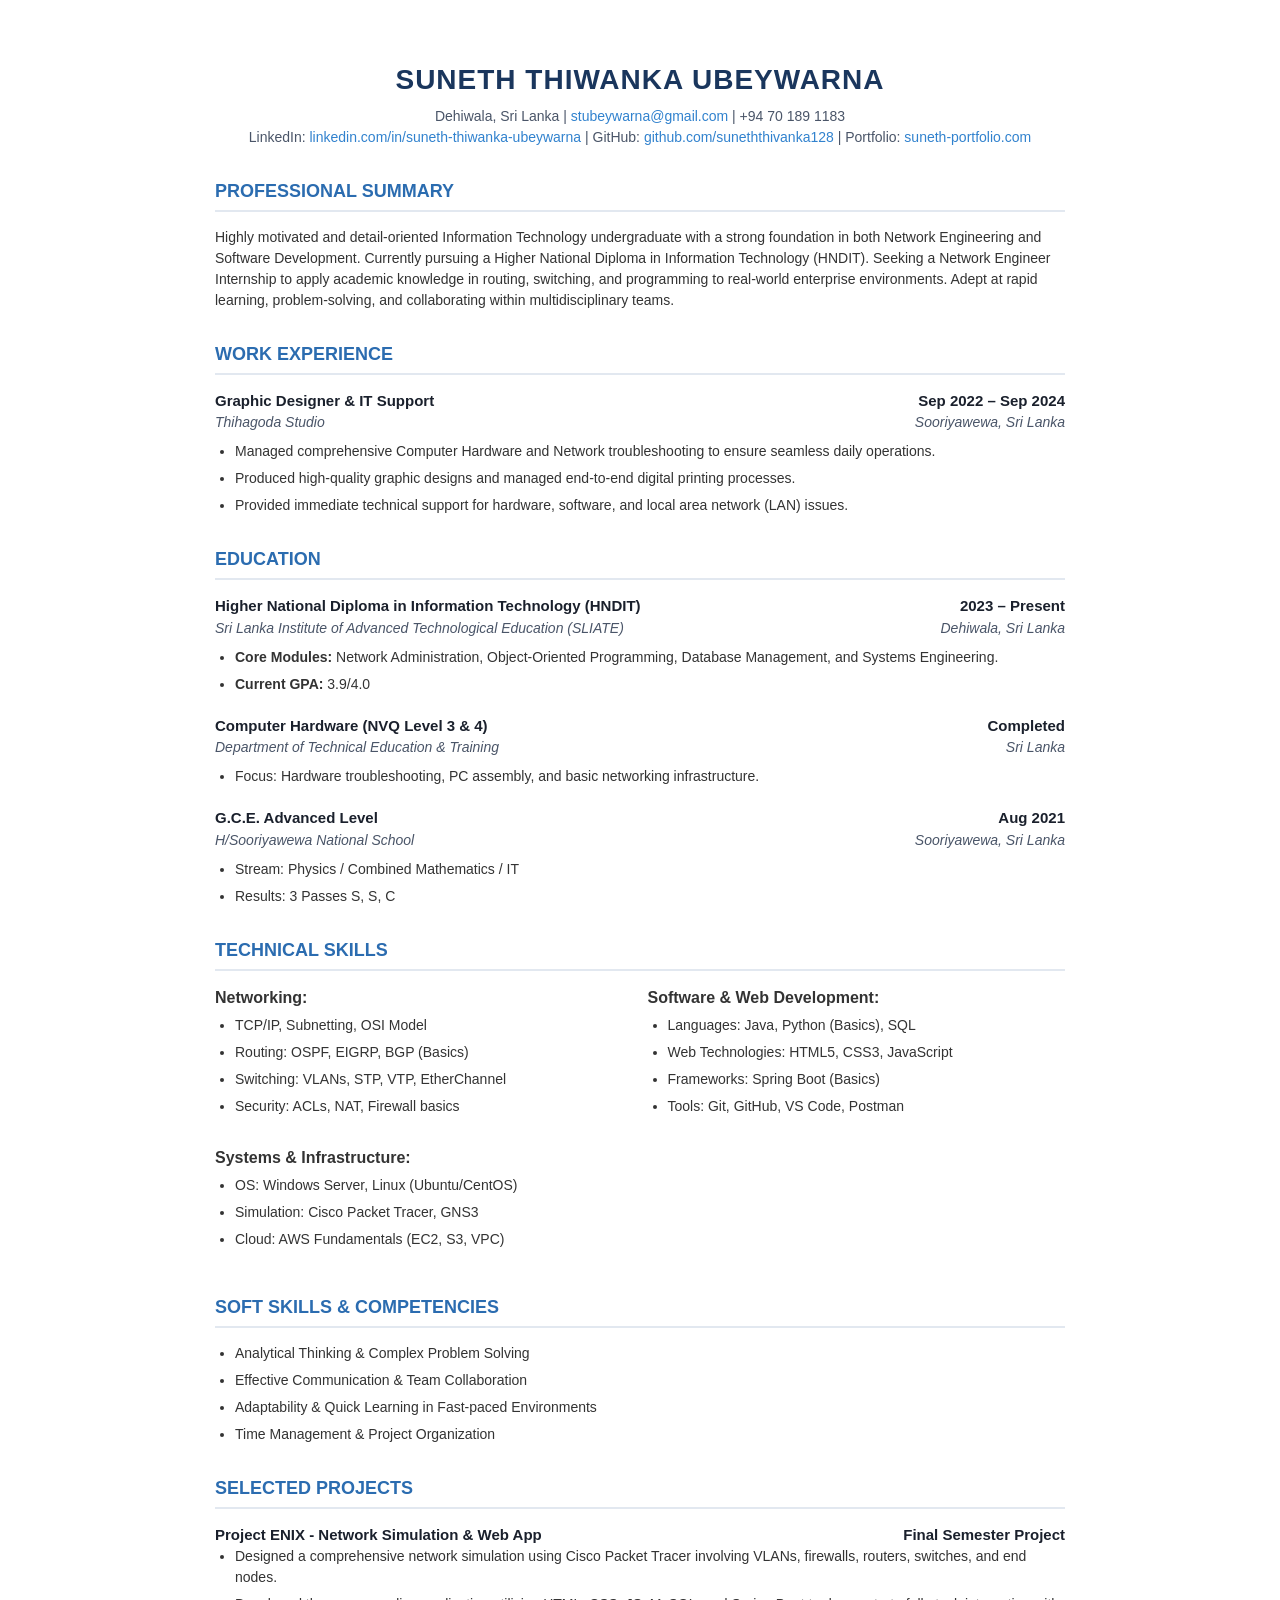
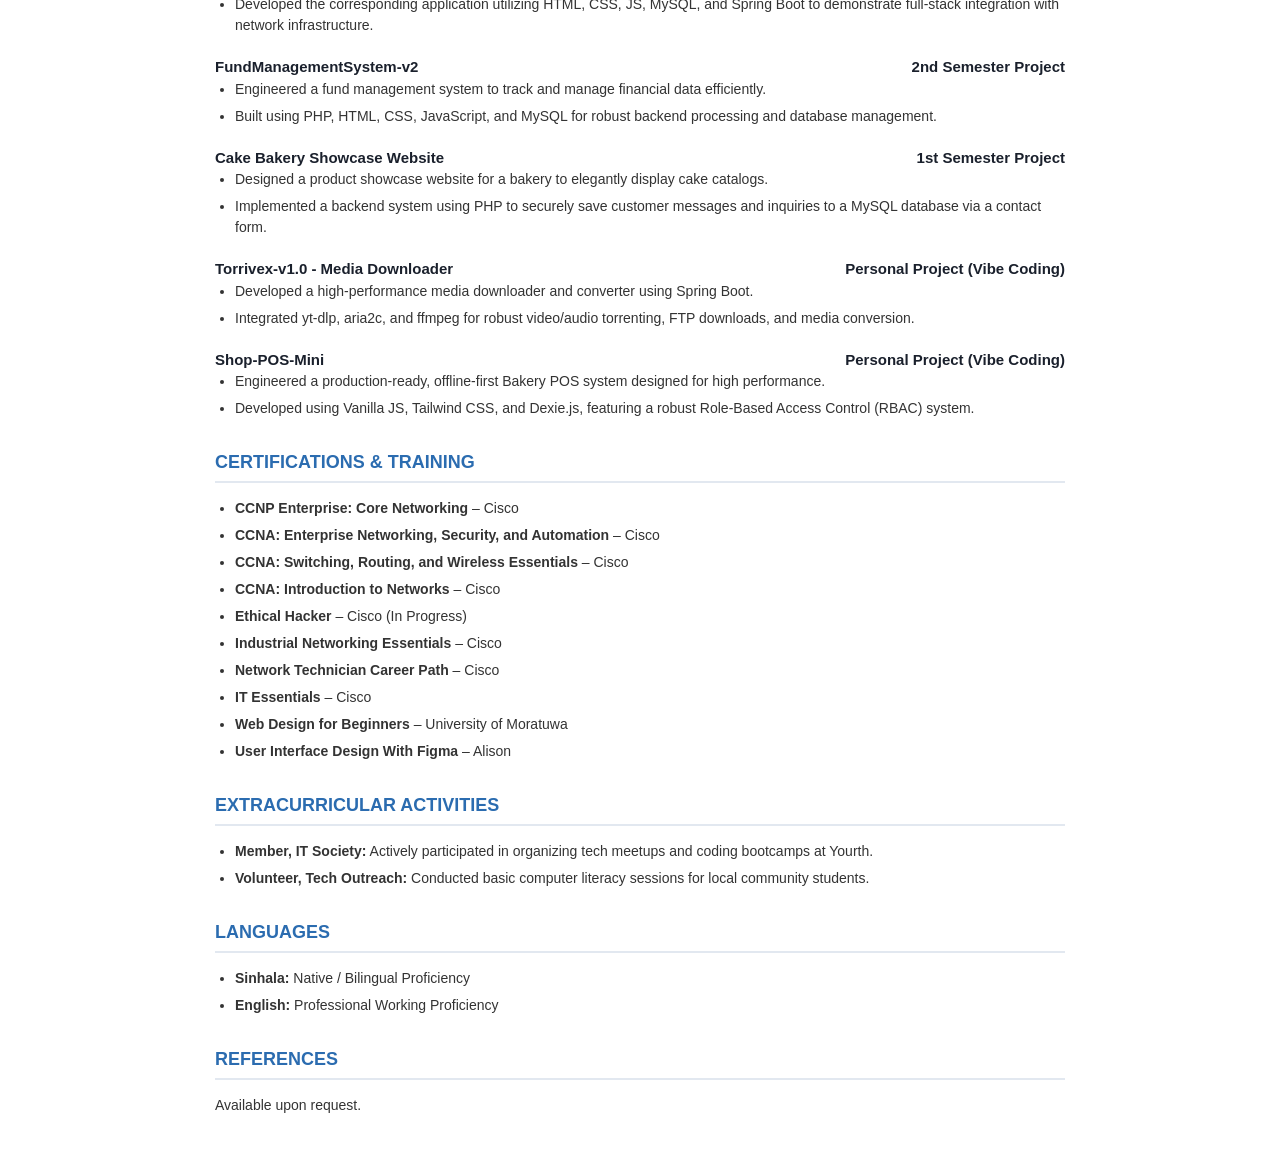
==== Suneth_Thiwanka_CV.html @ 0cfcd18c "first commit first commit" ====
<!DOCTYPE html>
<html lang="en">

<head>
    <meta charset="UTF-8">
    <meta name="viewport" content="width=device-width, initial-scale=1.0">
    <title>Suneth Thiwanka - Professional CV</title>
    <style>
        /* 
         * ATS & HUMAN-FRIENDLY CSS 
         * Minimalist, professional look. ATS systems ignore CSS, so we use it just for human eyes.
         * When opened in MS Word, this styling ensures a clean, corporate layout.
         */
        body {
            font-family: 'Segoe UI', Arial, sans-serif;
            line-height: 1.5;
            color: #333;
            max-width: 850px;
            margin: 0 auto;
            padding: 40px 20px;
        }

        h1 {
            font-size: 28px;
            margin-bottom: 5px;
            text-align: center;
            text-transform: uppercase;
            color: #1a365d;
            letter-spacing: 1px;
        }

        .contact-info {
            text-align: center;
            margin-bottom: 30px;
            font-size: 14px;
            color: #4a5568;
        }

        .contact-info a {
            color: #3182ce;
            text-decoration: none;
        }

        h2 {
            font-size: 18px;
            color: #2b6cb0;
            border-bottom: 2px solid #e2e8f0;
            padding-bottom: 5px;
            margin-top: 30px;
            margin-bottom: 15px;
            text-transform: uppercase;
        }

        h3 {
            font-size: 15px;
            margin-top: 15px;
            margin-bottom: 5px;
            color: #2d3748;
        }

        p {
            margin: 0 0 10px 0;
            font-size: 14px;
        }

        ul {
            margin-top: 0;
            padding-left: 20px;
            font-size: 14px;
        }

        li {
            margin-bottom: 6px;
        }

        .section-item {
            margin-bottom: 20px;
        }

        .item-header {
            display: flex;
            justify-content: space-between;
            font-weight: bold;
            font-size: 15px;
            color: #1a202c;
        }

        .item-subheader {
            display: flex;
            justify-content: space-between;
            font-style: italic;
            font-size: 14px;
            color: #4a5568;
            margin-bottom: 8px;
        }

        .skills-grid {
            display: grid;
            grid-template-columns: 1fr 1fr;
            gap: 15px;
        }

        .skills-grid ul {
            margin-top: 5px;
        }
    </style>
</head>

<body>

    <h1>Suneth Thiwanka Ubeywarna</h1>
    <div class="contact-info">
        Dehiwala, Sri Lanka | <a href="mailto:stubeywarna@gmail.com">stubeywarna@gmail.com</a> | +94 70 189 1183<br>
        LinkedIn: <a
            href="https://www.linkedin.com/in/suneth-thiwanka-ubeywarna">linkedin.com/in/suneth-thiwanka-ubeywarna</a> |
        GitHub: <a href="https://github.com/suneththivanka128">github.com/suneththivanka128</a> | Portfolio: <a
            href="#">suneth-portfolio.com</a>
    </div>

    <h2>Professional Summary</h2>
    <p>Highly motivated and detail-oriented Information Technology undergraduate with a strong foundation in both
        Network Engineering and Software Development. Currently pursuing a Higher National Diploma in Information
        Technology (HNDIT). Seeking a Network Engineer Internship to apply academic knowledge in routing, switching, and
        programming to real-world enterprise environments. Adept at rapid learning, problem-solving, and collaborating
        within multidisciplinary teams.</p>

    <h2>Work Experience</h2>
    <div class="section-item">
        <div class="item-header">
            <span>Graphic Designer & IT Support</span>
            <span>Sep 2022 – Sep 2024</span>
        </div>
        <div class="item-subheader">
            <span>Thihagoda Studio</span>
            <span>Sooriyawewa, Sri Lanka</span>
        </div>
        <ul>
            <li>Managed comprehensive Computer Hardware and Network troubleshooting to ensure seamless daily operations.
            </li>
            <li>Produced high-quality graphic designs and managed end-to-end digital printing processes.</li>
            <li>Provided immediate technical support for hardware, software, and local area network (LAN) issues.</li>
        </ul>
    </div>

    <h2>Education</h2>
    <div class="section-item">
        <div class="item-header">
            <span>Higher National Diploma in Information Technology (HNDIT)</span>
            <span>2023 – Present</span>
        </div>
        <div class="item-subheader">
            <span>Sri Lanka Institute of Advanced Technological Education (SLIATE)</span>
            <span>Dehiwala, Sri Lanka</span>
        </div>
        <ul>
            <li><strong>Core Modules:</strong> Network Administration, Object-Oriented Programming, Database Management,
                and Systems Engineering.</li>
            <li><strong>Current GPA:</strong> 3.9/4.0</li>
        </ul>
    </div>

    <div class="section-item">
        <div class="item-header">
            <span>Computer Hardware (NVQ Level 3 & 4)</span>
            <span>Completed</span>
        </div>
        <div class="item-subheader">
            <span>Department of Technical Education & Training</span>
            <span>Sri Lanka</span>
        </div>
        <ul>
            <li>Focus: Hardware troubleshooting, PC assembly, and basic networking infrastructure.</li>
        </ul>
    </div>

    <div class="section-item">
        <div class="item-header">
            <span>G.C.E. Advanced Level</span>
            <span>Aug 2021</span>
        </div>
        <div class="item-subheader">
            <span>H/Sooriyawewa National School</span>
            <span>Sooriyawewa, Sri Lanka</span>
        </div>
        <ul>
            <li>Stream: Physics / Combined Mathematics / IT </li>
            <li>Results: 3 Passes S, S, C</li>
        </ul>
    </div>

    <h2>Technical Skills</h2>
    <div class="skills-grid">
        <div>
            <strong>Networking:</strong>
            <ul>
                <li>TCP/IP, Subnetting, OSI Model</li>
                <li>Routing: OSPF, EIGRP, BGP (Basics)</li>
                <li>Switching: VLANs, STP, VTP, EtherChannel</li>
                <li>Security: ACLs, NAT, Firewall basics</li>
            </ul>
        </div>
        <div>
            <strong>Software & Web Development:</strong>
            <ul>
                <li>Languages: Java, Python (Basics), SQL</li>
                <li>Web Technologies: HTML5, CSS3, JavaScript</li>
                <li>Frameworks: Spring Boot (Basics)</li>
                <li>Tools: Git, GitHub, VS Code, Postman</li>
            </ul>
        </div>
        <div style="grid-column: 1 / -1;">
            <strong>Systems & Infrastructure:</strong>
            <ul>
                <li>OS: Windows Server, Linux (Ubuntu/CentOS)</li>
                <li>Simulation: Cisco Packet Tracer, GNS3</li>
                <li>Cloud: AWS Fundamentals (EC2, S3, VPC)</li>
            </ul>
        </div>
    </div>

    <h2>Soft Skills & Competencies</h2>
    <ul>
        <li>Analytical Thinking & Complex Problem Solving</li>
        <li>Effective Communication & Team Collaboration</li>
        <li>Adaptability & Quick Learning in Fast-paced Environments</li>
        <li>Time Management & Project Organization</li>
    </ul>

    <h2>Selected Projects</h2>
    <div class="section-item">
        <div class="item-header">
            <span>Project ENIX - Network Simulation & Web App</span>
            <span>Final Semester Project</span>
        </div>
        <ul>
            <li>Designed a comprehensive network simulation using Cisco Packet Tracer involving VLANs, firewalls,
                routers, switches, and end nodes.</li>
            <li>Developed the corresponding application utilizing HTML, CSS, JS, MySQL, and Spring Boot to demonstrate
                full-stack integration with network infrastructure.</li>
        </ul>
    </div>

    <div class="section-item">
        <div class="item-header">
            <span>FundManagementSystem-v2</span>
            <span>2nd Semester Project</span>
        </div>
        <ul>
            <li>Engineered a fund management system to track and manage financial data efficiently.</li>
            <li>Built using PHP, HTML, CSS, JavaScript, and MySQL for robust backend processing and database management.
            </li>
        </ul>
    </div>

    <div class="section-item">
        <div class="item-header">
            <span>Cake Bakery Showcase Website</span>
            <span>1st Semester Project</span>
        </div>
        <ul>
            <li>Designed a product showcase website for a bakery to elegantly display cake catalogs.</li>
            <li>Implemented a backend system using PHP to securely save customer messages and inquiries to a MySQL
                database via a contact form.</li>
        </ul>
    </div>

    <div class="section-item">
        <div class="item-header">
            <span>Torrivex-v1.0 - Media Downloader</span>
            <span>Personal Project (Vibe Coding)</span>
        </div>
        <ul>
            <li>Developed a high-performance media downloader and converter using Spring Boot.</li>
            <li>Integrated yt-dlp, aria2c, and ffmpeg for robust video/audio torrenting, FTP downloads, and media
                conversion.</li>
        </ul>
    </div>

    <div class="section-item">
        <div class="item-header">
            <span>Shop-POS-Mini</span>
            <span>Personal Project (Vibe Coding)</span>
        </div>
        <ul>
            <li>Engineered a production-ready, offline-first Bakery POS system designed for high performance.</li>
            <li>Developed using Vanilla JS, Tailwind CSS, and Dexie.js, featuring a robust Role-Based Access Control
                (RBAC) system.</li>
        </ul>
    </div>

    <h2>Certifications & Training</h2>
    <ul>
        <li><strong>CCNP Enterprise: Core Networking</strong> – Cisco</li>
        <li><strong>CCNA: Enterprise Networking, Security, and Automation</strong> – Cisco</li>
        <li><strong>CCNA: Switching, Routing, and Wireless Essentials</strong> – Cisco</li>
        <li><strong>CCNA: Introduction to Networks</strong> – Cisco</li>
        <li><strong>Ethical Hacker</strong> – Cisco (In Progress)</li>
        <li><strong>Industrial Networking Essentials</strong> – Cisco</li>
        <li><strong>Network Technician Career Path</strong> – Cisco</li>
        <li><strong>IT Essentials</strong> – Cisco</li>
        <li><strong>Web Design for Beginners</strong> – University of Moratuwa</li>
        <li><strong>User Interface Design With Figma</strong> – Alison</li>
    </ul>

    <h2>Extracurricular Activities</h2>
    <ul>
        <li><strong>Member, IT Society:</strong> Actively participated in organizing tech meetups and coding bootcamps
            at Yourth.</li>
        <li><strong>Volunteer, Tech Outreach:</strong> Conducted basic computer literacy sessions for local community
            students.</li>
    </ul>

    <h2>Languages</h2>
    <ul>
        <li><strong>Sinhala:</strong> Native / Bilingual Proficiency</li>
        <li><strong>English:</strong> Professional Working Proficiency</li>
    </ul>

    <h2>References</h2>
    <p>Available upon request.</p>

</body>

</html>
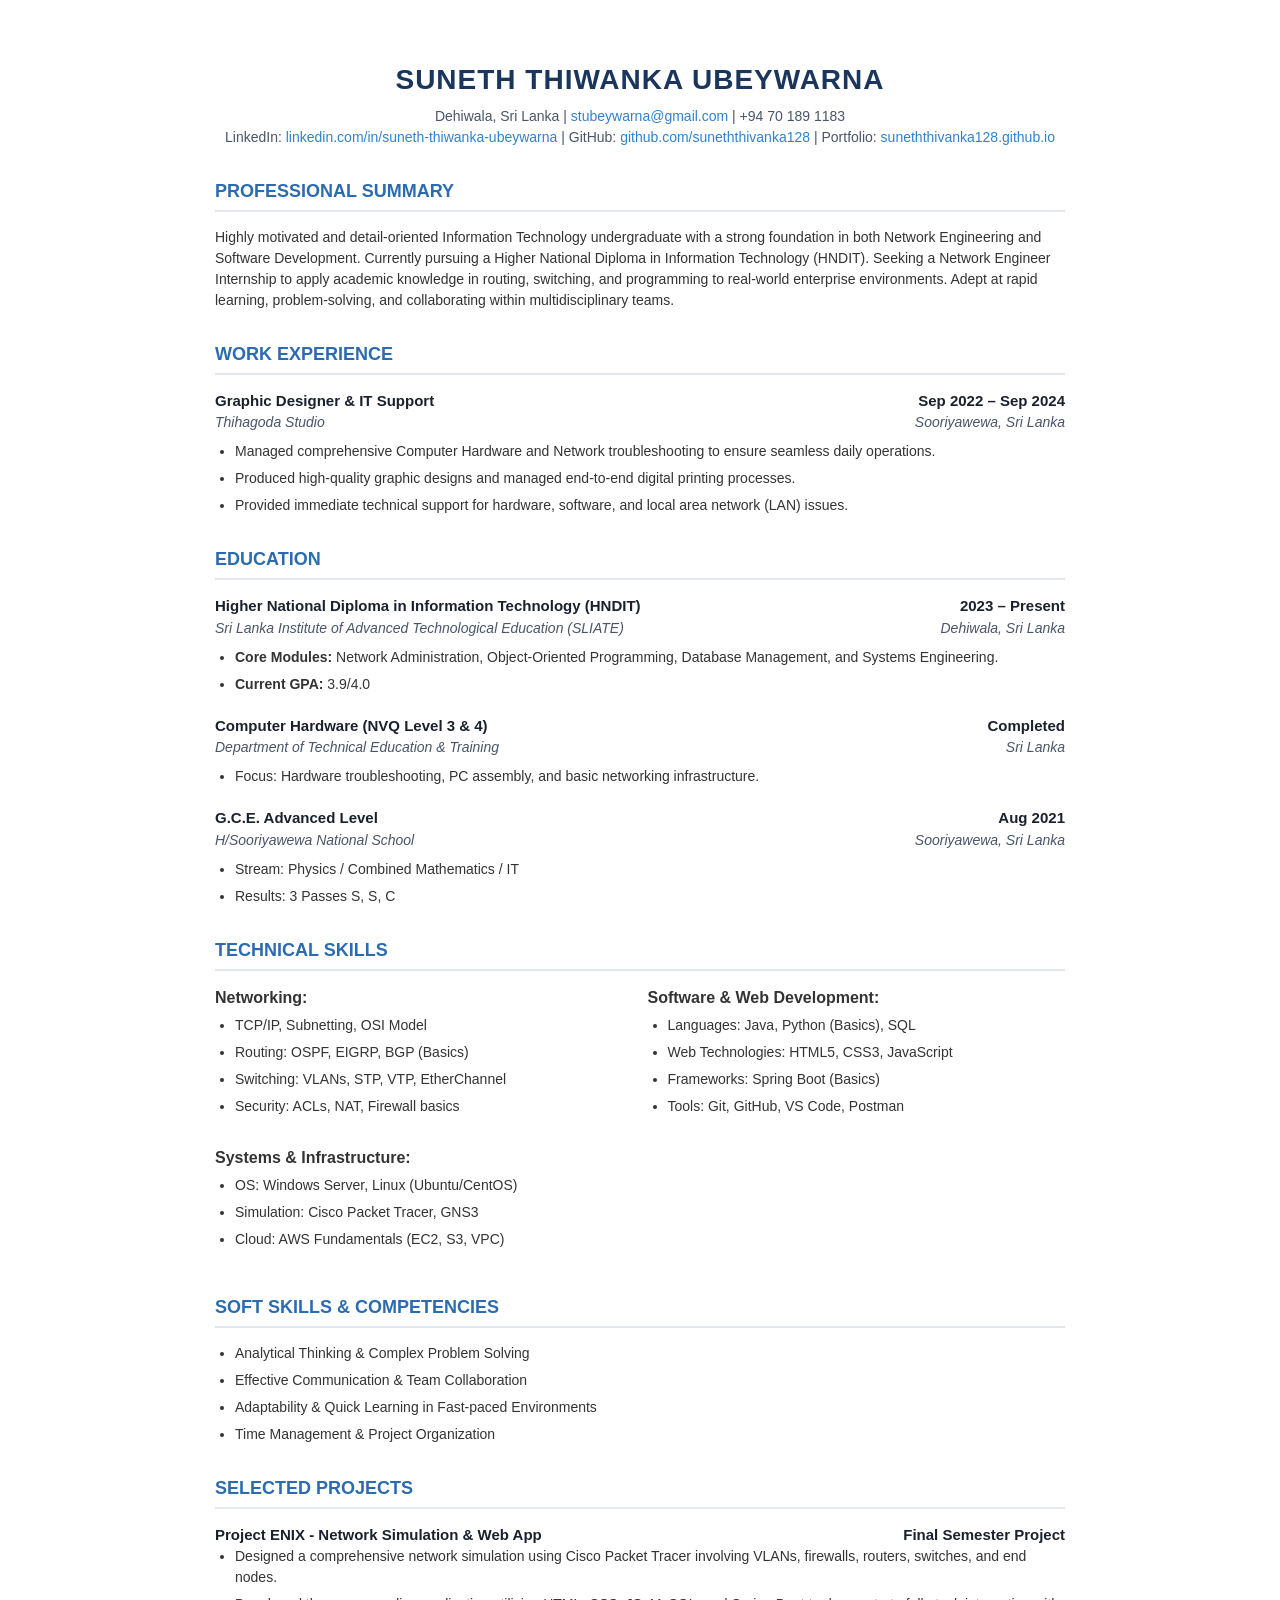
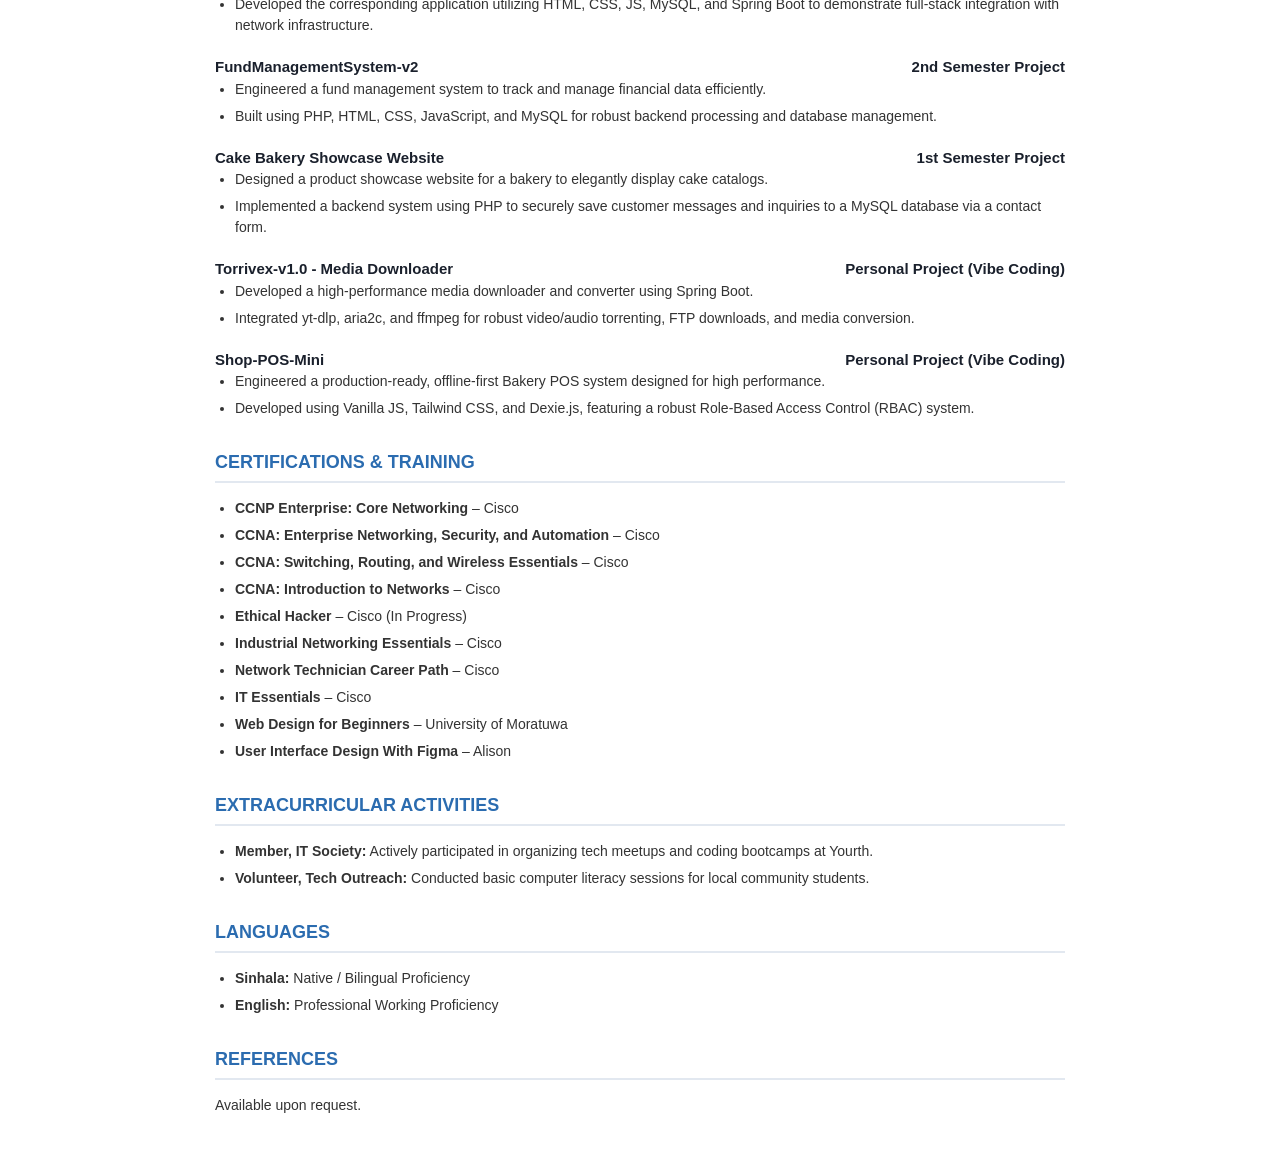
==== commit 33a57155: "Update Suneth_Thiwanka_CV.html" ====
--- a/Suneth_Thiwanka_CV.html
+++ b/Suneth_Thiwanka_CV.html
@@ -114,7 +114,7 @@
         LinkedIn: <a
             href="https://www.linkedin.com/in/suneth-thiwanka-ubeywarna">linkedin.com/in/suneth-thiwanka-ubeywarna</a> |
         GitHub: <a href="https://github.com/suneththivanka128">github.com/suneththivanka128</a> | Portfolio: <a
-            href="#">suneth-portfolio.com</a>
+            href="https://suneththivanka128.github.io/">suneththivanka128.github.io</a>
     </div>
 
     <h2>Professional Summary</h2>
